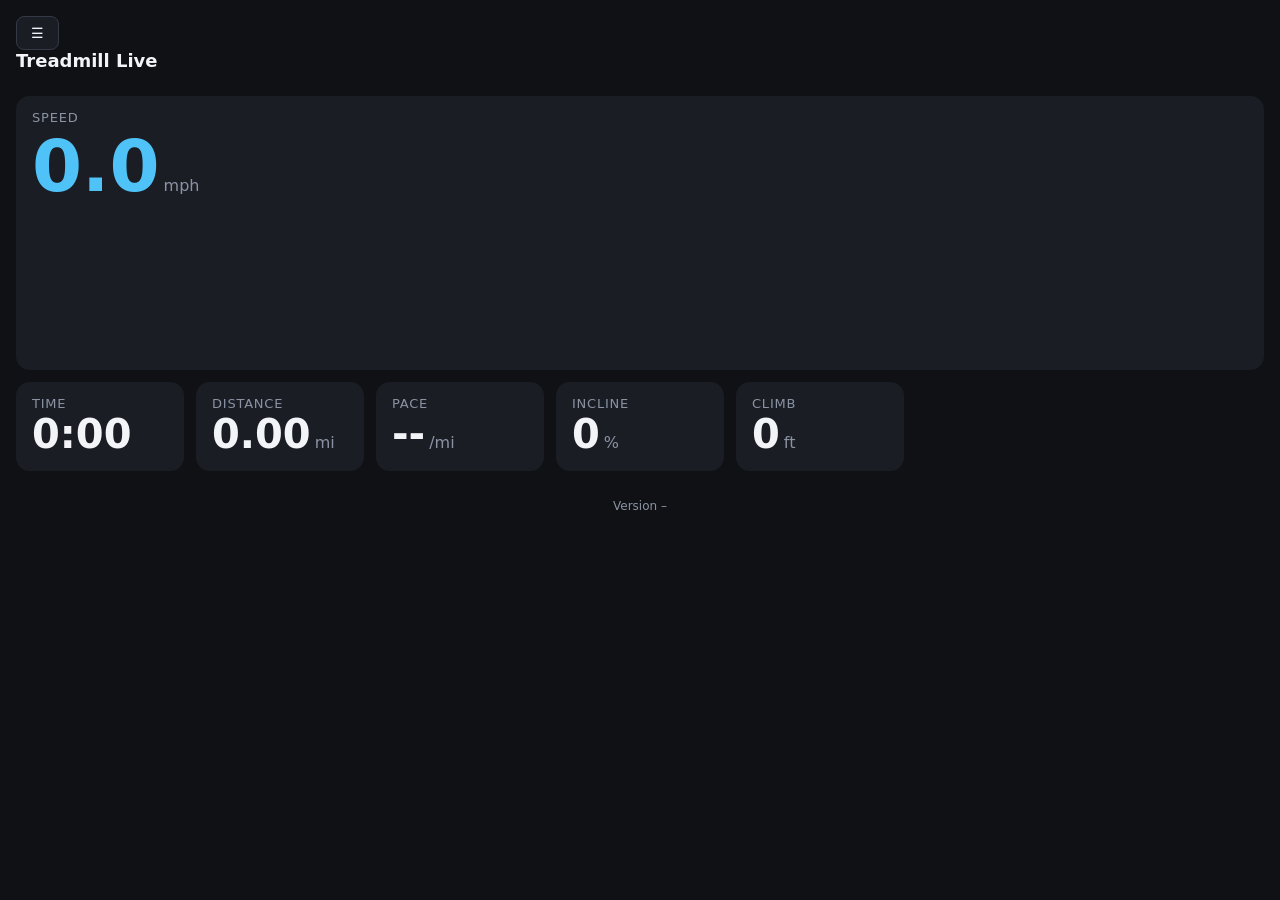
==== web/index.html @ 0233f271 "Hamburger menu, users with calorie profiles, APK served from the image - Shared slide-out menu on ev" ====
<!doctype html>
<html lang="en">
<head>
<meta charset="utf-8">
<meta name="viewport" content="width=device-width, initial-scale=1">
<meta name="theme-color" content="#0f1115">
<meta name="mobile-web-app-capable" content="yes">
<link rel="manifest" href="/manifest.webmanifest">
<link rel="icon" href="/favicon.ico" sizes="48x48">
<link rel="icon" href="/icon-192.png" type="image/png" sizes="192x192">
<link rel="apple-touch-icon" href="/apple-touch-icon.png">
<title>Treadmill Live</title>
<style>
  :root {
    --bg: #0f1115; --card: #1a1d24; --text: #f2f4f8; --muted: #8b93a3;
    --accent: #4fc3f7; --ok: #66bb6a; --bad: #ef5350; --hr: #ff7070;
  }
  * { box-sizing: border-box; }
  body {
    margin: 0; padding: 16px; background: var(--bg); color: var(--text);
    font-family: system-ui, -apple-system, "Segoe UI", Roboto, sans-serif;
  }
  h1 { font-size: 18px; margin: 0; font-weight: 600; }
  .grid { display: grid; grid-template-columns: repeat(auto-fit, minmax(150px, 1fr)); gap: 12px; }
  .card { background: var(--card); border-radius: 14px; padding: 14px 16px; }
  .card.big { grid-column: 1 / -1; }
  .label { font-size: 13px; color: var(--muted); text-transform: uppercase; letter-spacing: .06em; }
  .value { font-size: 40px; font-weight: 700; font-variant-numeric: tabular-nums; line-height: 1.15; }
  .big .value { font-size: 72px; color: var(--accent); }
  .unit { font-size: 16px; color: var(--muted); font-weight: 500; margin-left: 4px; }
  .hr .value { color: var(--hr); }
  canvas { width: 100%; height: 140px; display: block; margin-top: 8px; }
  .version { margin-top: 12px; font-size: 12px; color: var(--muted); text-align: center; }
  .version a { color: inherit; }
  footer { margin-top: 16px; display: flex; justify-content: space-between; align-items: center; gap: 12px; font-size: 12px; color: var(--muted); }
  button { background: var(--card); color: var(--text); border: 1px solid #333a46; border-radius: 8px; padding: 8px 14px; font-size: 14px; }
  code { word-break: break-all; }
  .runbar { margin: -4px 0 12px; font-size: 14px; color: var(--muted); min-height: 1.2em; }
  [hidden] { display: none !important; }
</style>
<link rel="stylesheet" href="/menu.css">
</head>
<body>
<header class="topbar">
  <button class="menu-btn" id="menuBtn" aria-label="Menu">☰</button>
  <div class="title">
    <h1>Treadmill Live</h1>
    <div class="runner" id="runner"></div>
  </div>
  <span class="light" id="dot" title="Treadmill not connected"></span>
</header>

<div class="runbar" id="runbar"></div>

<div class="grid">
  <div class="card big">
    <div class="label">Speed</div>
    <div class="value"><span id="speed">0.0</span><span class="unit" id="speedUnit">mph</span></div>
    <canvas id="chart"></canvas>
  </div>
  <div class="card"><div class="label">Time</div><div class="value" id="time">0:00</div></div>
  <div class="card"><div class="label">Distance</div><div class="value"><span id="distance">0.00</span><span class="unit" id="distUnit">mi</span></div></div>
  <div class="card"><div class="label">Pace</div><div class="value"><span id="pace">--</span><span class="unit" id="paceUnit">/mi</span></div></div>
  <div class="card"><div class="label">Incline</div><div class="value"><span id="incline">0</span><span class="unit">%</span></div></div>
  <div class="card hr" id="hrCard" hidden><div class="label">Heart rate</div><div class="value"><span id="hr">--</span><span class="unit">bpm</span></div></div>
  <div class="card" id="calCard" hidden><div class="label">Calories</div><div class="value"><span id="cal">0</span><span class="unit">kcal</span></div></div>
  <div class="card"><div class="label">Climb</div><div class="value"><span id="elev">0</span><span class="unit">ft</span></div></div>
</div>

<footer>
  <span></span>
  <button id="endRun" hidden>End run</button>
</footer>
<div class="version" id="version">Version –</div>

<script>
const $ = (id) => document.getElementById(id);
const history = [];
const MAX_POINTS = 600; // 10 minutes at 1 Hz

function fmtTime(s) {
  const h = Math.floor(s / 3600), m = Math.floor((s % 3600) / 60), sec = s % 60;
  const mm = h ? String(m).padStart(2, "0") : m;
  return (h ? h + ":" : "") + mm + ":" + String(sec).padStart(2, "0");
}
function fmtPace(min) {
  if (!min || min > 99) return "--";
  const m = Math.floor(min), s = Math.round((min - m) * 60);
  return s === 60 ? (m + 1) + ":00" : m + ":" + String(s).padStart(2, "0");
}

function draw() {
  const c = $("chart"), dpr = window.devicePixelRatio || 1;
  const w = c.clientWidth, h = c.clientHeight;
  c.width = w * dpr; c.height = h * dpr;
  const ctx = c.getContext("2d");
  ctx.scale(dpr, dpr);
  ctx.clearRect(0, 0, w, h);
  if (history.length < 2) return;
  const max = Math.max(4, ...history) * 1.1;
  ctx.strokeStyle = "#2a2f3a"; ctx.lineWidth = 1;
  ctx.fillStyle = "#8b93a3"; ctx.font = "11px system-ui";
  for (let v = 0; v <= max; v += max > 8 ? 2 : 1) {
    const y = h - (v / max) * h;
    ctx.beginPath(); ctx.moveTo(0, y); ctx.lineTo(w, y); ctx.stroke();
    ctx.fillText(v, 2, y - 2);
  }
  ctx.beginPath();
  history.forEach((v, i) => {
    const x = (i / (MAX_POINTS - 1)) * w, y = h - (v / max) * h;
    i ? ctx.lineTo(x, y) : ctx.moveTo(x, y);
  });
  ctx.strokeStyle = "#4fc3f7"; ctx.lineWidth = 2; ctx.stroke();
}

let wasActive = null;
function render(d) {
  if (d.run_active && wasActive === false) history.length = 0;  // new run: fresh chart
  wasActive = d.run_active;
  $("dot").classList.toggle("on", d.connected);
  $("dot").title = d.connected ? "Treadmill connected" : "Treadmill not connected";
  $("runner").textContent = d.user ? d.user.name : (d.history ? "Who's running? Tap to choose" : "");
  $("speed").textContent = d.speed.toFixed(1);
  $("speedUnit").textContent = d.speed_unit;
  $("distance").textContent = d.distance.toFixed(2);
  $("distUnit").textContent = d.distance_unit;
  $("pace").textContent = fmtPace(d.pace_min);
  $("paceUnit").textContent = d.pace_unit;
  $("incline").textContent = d.incline;
  $("hrCard").hidden = !d.hr_seen;
  $("calCard").hidden = d.calories == null;
  if (d.calories != null) $("cal").textContent = d.calories;
  $("hr").textContent = d.heart_rate || "--";
  $("endRun").hidden = !d.run_active;
  $("runbar").textContent = runStatus(d);
  $("elev").textContent = Math.round(d.elevation_ft);
  $("time").textContent = fmtTime(d.moving_seconds);
  renderVersion(d);
  history.push(d.speed);
  if (history.length > MAX_POINTS) history.shift();
  draw();
}

function runStatus(d) {
  if (d.run_active) {
    if (d.idle_left != null) return "Paused – run ends in " + fmtTime(d.idle_left) + " unless the belt starts";
    return "Run in progress";
  }
  if (d.last_saved === true) return d.history ? "Run saved – see Runs" : "Run ended";
  if (d.last_saved === false) return "Run was under 30 seconds and wasn't saved";
  return "Start the belt to begin a run";
}

let shownVersion = null;
function renderVersion(d) {
  const key = d.version + "|" + d.built;
  if (key === shownVersion) return;
  shownVersion = key;
  const el = $("version");
  el.textContent = "Version ";
  if (d.version && d.version !== "dev") {
    const a = document.createElement("a");
    a.href = "https://github.com/simpat1zq/echelon-monitor/commit/" + d.version;
    a.textContent = d.version.slice(0, 7);
    el.appendChild(a);
  } else {
    el.append(d.version || "unknown");
  }
  if (d.built) el.append(" · built " + d.built);
}

function connect() {
  const ws = new WebSocket((location.protocol === "https:" ? "wss://" : "ws://") + location.host + "/ws");
  ws.onmessage = (e) => render(JSON.parse(e.data));
  ws.onclose = () => {
    $("dot").classList.remove("on");
    $("dot").title = "Server offline – retrying…";
    setTimeout(connect, 2000);
  };
}

$("endRun").onclick = async () => {
  if (!confirm("End and save this run?")) return;
  await fetch("/api/end", { method: "POST" });
};
window.addEventListener("resize", draw);

// Keep the screen on while the dashboard is open.
let wakeLock = null;
async function keepAwake() {
  try {
    if ("wakeLock" in navigator && document.visibilityState === "visible" && !wakeLock) {
      wakeLock = await navigator.wakeLock.request("screen");
      wakeLock.addEventListener("release", () => (wakeLock = null));
    }
  } catch (e) { /* not supported or not allowed */ }
}
document.addEventListener("visibilitychange", keepAwake);
keepAwake();

$("runner").onclick = () => window.TreadmillMenu && window.TreadmillMenu.open();

if ("serviceWorker" in navigator) navigator.serviceWorker.register("/sw.js").catch(() => {});
connect();
</script>
<script src="/menu.js"></script>
</body>
</html>
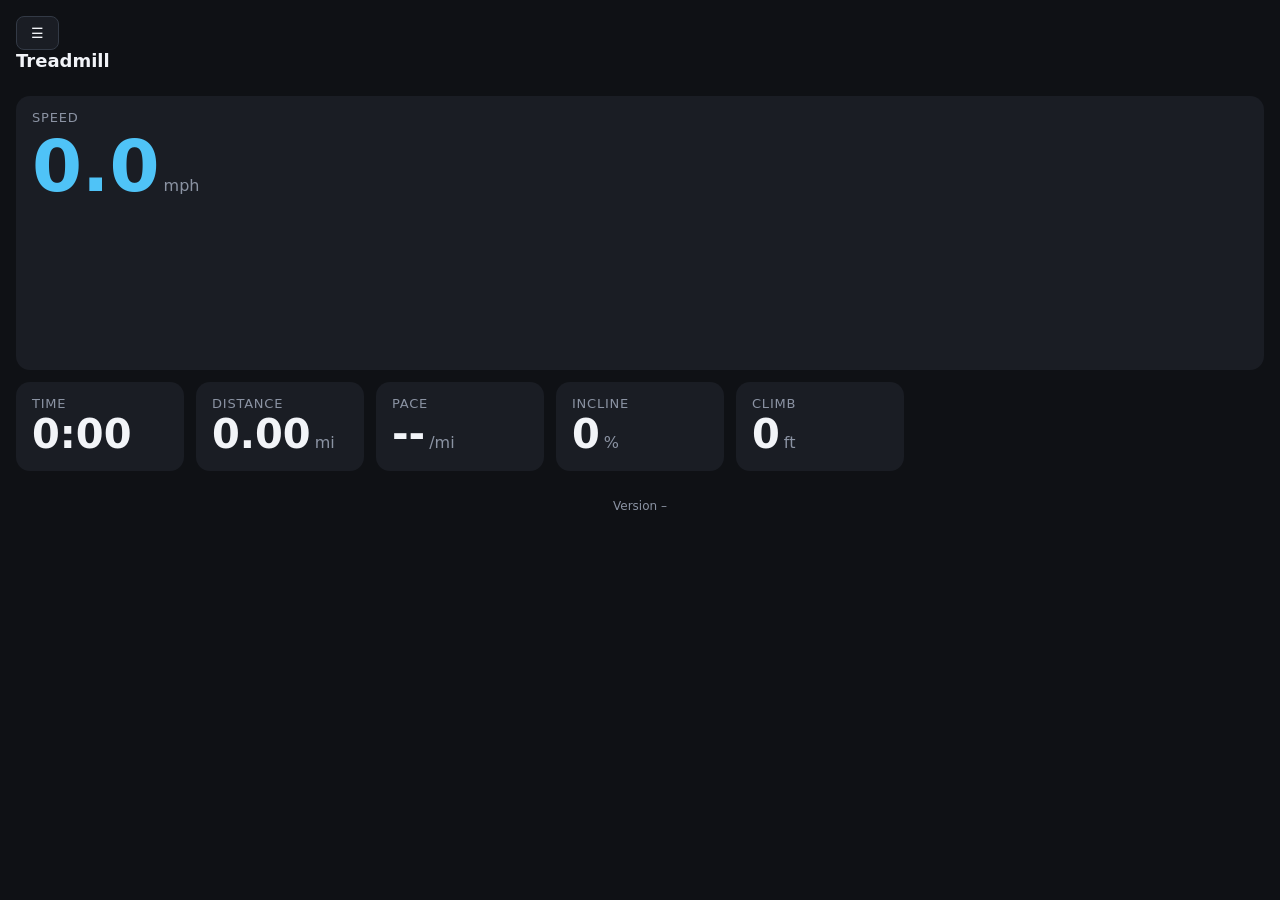
==== commit 860f0043: "Resizable overlay, overlay button in the header, wake on motion - Overlay: long-press then drag (or " ====
--- a/web/index.html
+++ b/web/index.html
@@ -44,9 +44,10 @@
 <header class="topbar">
   <button class="menu-btn" id="menuBtn" aria-label="Menu">☰</button>
   <div class="title">
-    <h1>Treadmill Live</h1>
+    <h1>Treadmill</h1>
     <div class="runner" id="runner"></div>
   </div>
+  <button class="pill" id="overlayBtn" hidden>Overlay</button>
   <span class="light" id="dot" title="Treadmill not connected"></span>
 </header>
 
@@ -185,19 +186,6 @@
 };
 window.addEventListener("resize", draw);
 
-// Keep the screen on while the dashboard is open.
-let wakeLock = null;
-async function keepAwake() {
-  try {
-    if ("wakeLock" in navigator && document.visibilityState === "visible" && !wakeLock) {
-      wakeLock = await navigator.wakeLock.request("screen");
-      wakeLock.addEventListener("release", () => (wakeLock = null));
-    }
-  } catch (e) { /* not supported or not allowed */ }
-}
-document.addEventListener("visibilitychange", keepAwake);
-keepAwake();
-
 $("runner").onclick = () => window.TreadmillMenu && window.TreadmillMenu.open();
 
 if ("serviceWorker" in navigator) navigator.serviceWorker.register("/sw.js").catch(() => {});
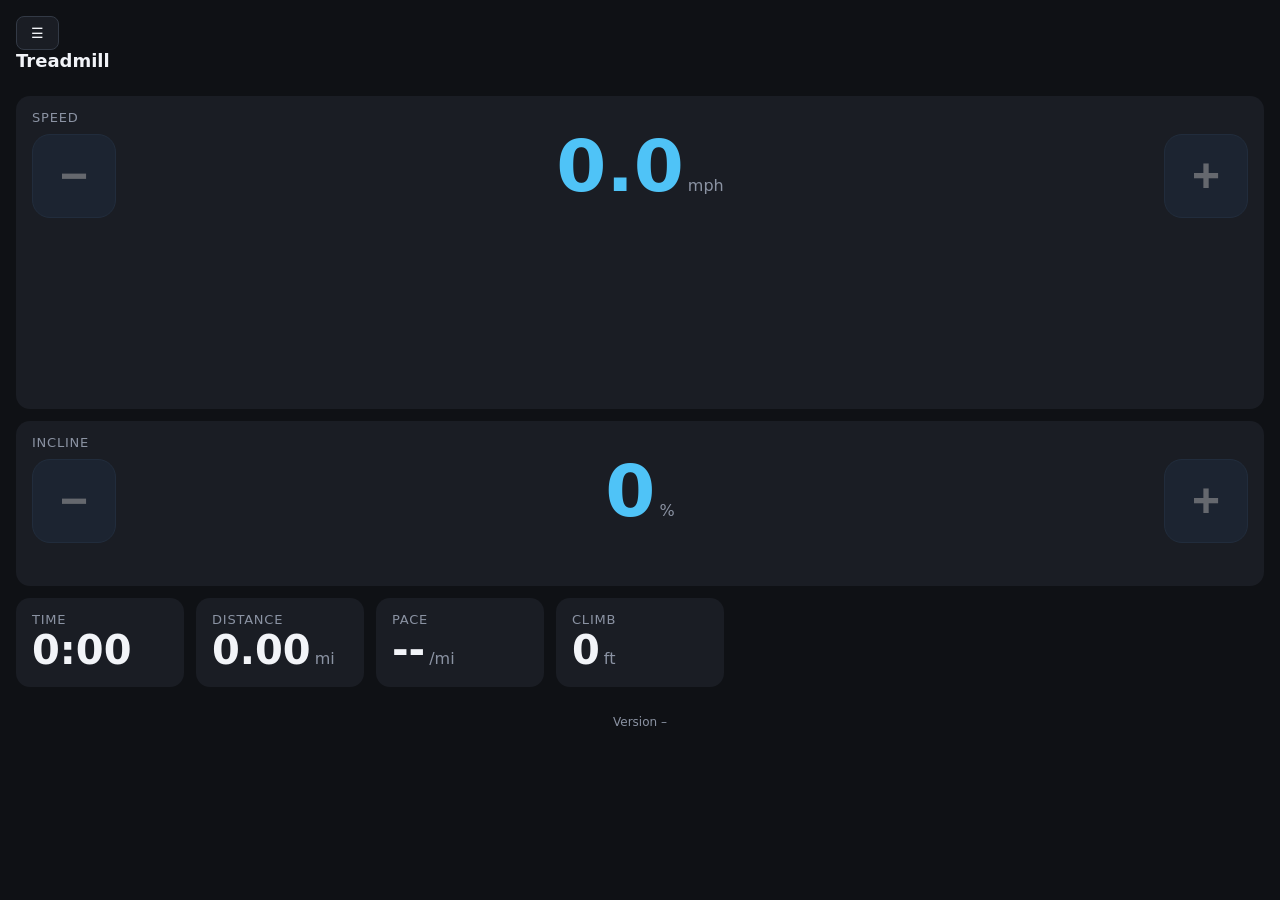
==== commit dee46d78: "Speed/incline buttons, target speed, Wi-Fi watchdog, slower motion check - Live page: large -/+ butt" ====
--- a/web/index.html
+++ b/web/index.html
@@ -35,6 +35,17 @@
   footer { margin-top: 16px; display: flex; justify-content: space-between; align-items: center; gap: 12px; font-size: 12px; color: var(--muted); }
   button { background: var(--card); color: var(--text); border: 1px solid #333a46; border-radius: 8px; padding: 8px 14px; font-size: 14px; }
   code { word-break: break-all; }
+  /* Speed/incline controls: big targets so they're easy to hit while running. */
+  .ctl { display: flex; align-items: center; gap: 12px; }
+  .ctl .readout { flex: 1; text-align: center; min-width: 0; }
+  .step { flex: none; width: 84px; height: 84px; border-radius: 18px; padding: 0;
+          font-size: 48px; font-weight: 600; line-height: 1; background: #22324a; border: 1px solid #2f4a6a;
+          color: var(--text); touch-action: none; user-select: none; -webkit-user-select: none;
+          -webkit-touch-callout: none; cursor: pointer; }
+  .step:active, .step.held { background: #2f4a6a; }
+  .step:disabled { opacity: .35; }
+  .target { font-size: 15px; color: var(--muted); min-height: 1.3em; font-variant-numeric: tabular-nums; }
+  .ctl-note { font-size: 13px; color: var(--muted); text-align: center; min-height: 1.2em; margin-top: 4px; }
   .runbar { margin: -4px 0 12px; font-size: 14px; color: var(--muted); min-height: 1.2em; }
   [hidden] { display: none !important; }
 </style>
@@ -56,13 +67,32 @@
 <div class="grid">
   <div class="card big">
     <div class="label">Speed</div>
-    <div class="value"><span id="speed">0.0</span><span class="unit" id="speedUnit">mph</span></div>
+    <div class="ctl">
+      <button class="step" id="speedDown" aria-label="Slower" disabled>−</button>
+      <div class="readout">
+        <div class="value"><span id="speed">0.0</span><span class="unit" id="speedUnit">mph</span></div>
+        <div class="target" id="speedTarget"></div>
+      </div>
+      <button class="step" id="speedUp" aria-label="Faster" disabled>+</button>
+    </div>
+    <div class="ctl-note" id="speedNote"></div>
     <canvas id="chart"></canvas>
+  </div>
+  <div class="card big">
+    <div class="label">Incline</div>
+    <div class="ctl">
+      <button class="step" id="inclineDown" aria-label="Lower incline" disabled>−</button>
+      <div class="readout">
+        <div class="value"><span id="incline">0</span><span class="unit">%</span></div>
+        <div class="target" id="inclineTarget"></div>
+      </div>
+      <button class="step" id="inclineUp" aria-label="Raise incline" disabled>+</button>
+    </div>
+    <div class="ctl-note" id="inclineNote"></div>
   </div>
   <div class="card"><div class="label">Time</div><div class="value" id="time">0:00</div></div>
   <div class="card"><div class="label">Distance</div><div class="value"><span id="distance">0.00</span><span class="unit" id="distUnit">mi</span></div></div>
   <div class="card"><div class="label">Pace</div><div class="value"><span id="pace">--</span><span class="unit" id="paceUnit">/mi</span></div></div>
-  <div class="card"><div class="label">Incline</div><div class="value"><span id="incline">0</span><span class="unit">%</span></div></div>
   <div class="card hr" id="hrCard" hidden><div class="label">Heart rate</div><div class="value"><span id="hr">--</span><span class="unit">bpm</span></div></div>
   <div class="card" id="calCard" hidden><div class="label">Calories</div><div class="value"><span id="cal">0</span><span class="unit">kcal</span></div></div>
   <div class="card"><div class="label">Climb</div><div class="value"><span id="elev">0</span><span class="unit">ft</span></div></div>
@@ -128,6 +158,7 @@
   $("pace").textContent = fmtPace(d.pace_min);
   $("paceUnit").textContent = d.pace_unit;
   $("incline").textContent = d.incline;
+  renderControls(d);
   $("hrCard").hidden = !d.hr_seen;
   $("calCard").hidden = d.calories == null;
   if (d.calories != null) $("cal").textContent = d.calories;
@@ -141,6 +172,85 @@
   if (history.length > MAX_POINTS) history.shift();
   draw();
 }
+
+// --- speed / incline buttons ----------------------------------------------
+// A tap changes by one step; holding repeats (speed 0.1 every 100 ms = 1 per
+// second, incline 1 per second). Requests go out at most every 250 ms.
+const controls = {
+  speed: { step: 0.1, delay: 500, every: 100, digits: 1 },
+  incline: { step: 1, delay: 1000, every: 1000, digits: 0 },
+};
+let last = null;
+
+// Right after a press, use what was asked for even before the server echoes it.
+const recent = (c) => c.target != null && (c.timer || Date.now() - c.pressedAt < 1500);
+
+function renderControls(d) {
+  last = d;
+  const moving = d.connected && d.speed > 0;
+  $("speedUp").disabled = $("speedDown").disabled = !moving;
+  $("inclineUp").disabled = $("inclineDown").disabled = !d.connected;
+  $("speedNote").textContent = controls.speed.error || (d.connected && !moving ? "Start the belt on the treadmill to change speed" : "");
+  $("inclineNote").textContent = controls.incline.error || "";
+  for (const [key, c] of Object.entries(controls)) {
+    const target = recent(c) ? c.target : d["target_" + key];
+    const shown = target != null && Math.abs(target - d[key]) >= 0.05;
+    $(key + "Target").textContent = shown
+      ? "→ " + target.toFixed(c.digits) + (key === "speed" ? " " + d.speed_unit : "%") : "";
+  }
+}
+
+function bump(key, dir) {
+  const c = controls[key];
+  const base = recent(c) ? c.target : (last["target_" + key] != null ? last["target_" + key] : last[key]);
+  const lo = key === "speed" ? last.speed_min : 0, hi = key === "speed" ? last.speed_max : last.incline_max;
+  const next = Math.min(hi, Math.max(lo, Math.round((base + dir * c.step) / c.step) * c.step));
+  c.target = +next.toFixed(c.digits);
+  c.pressedAt = Date.now();
+  send(key);
+  renderControls(last);
+}
+
+function send(key) {
+  const c = controls[key];
+  const wait = 250 - (Date.now() - (c.sentAt || 0));
+  if (wait > 0) {
+    if (!c.pending) c.pending = setTimeout(() => { c.pending = null; send(key); }, wait);
+    return;
+  }
+  c.sentAt = Date.now();
+  fetch("/api/control", {
+    method: "POST", headers: { "Content-Type": "application/json" },
+    body: JSON.stringify({ [key]: c.target }),
+  }).then((r) => r.json()).then((res) => {
+    c.error = res.ok ? null : res.error;
+    if (!res.ok) setTimeout(() => { c.error = null; }, 4000);
+    if (!res.ok) c.target = null;
+    if (last) renderControls(last);
+  }).catch(() => { c.error = "Couldn't reach the server"; });
+}
+
+function holdable(btn, key, dir) {
+  const c = controls[key];
+  const stop = () => {
+    clearTimeout(c.timer); clearInterval(c.timer); c.timer = null;
+    btn.classList.remove("held");
+  };
+  btn.addEventListener("pointerdown", (e) => {
+    if (btn.disabled || !last) return;
+    e.preventDefault();
+    btn.setPointerCapture(e.pointerId);
+    btn.classList.add("held");
+    bump(key, dir);
+    c.timer = setTimeout(() => { c.timer = setInterval(() => bump(key, dir), c.every); }, c.delay);
+  });
+  for (const ev of ["pointerup", "pointercancel", "lostpointercapture"]) btn.addEventListener(ev, stop);
+  btn.addEventListener("contextmenu", (e) => e.preventDefault());
+}
+holdable($("speedUp"), "speed", 1);
+holdable($("speedDown"), "speed", -1);
+holdable($("inclineUp"), "incline", 1);
+holdable($("inclineDown"), "incline", -1);
 
 function runStatus(d) {
   if (d.run_active) {
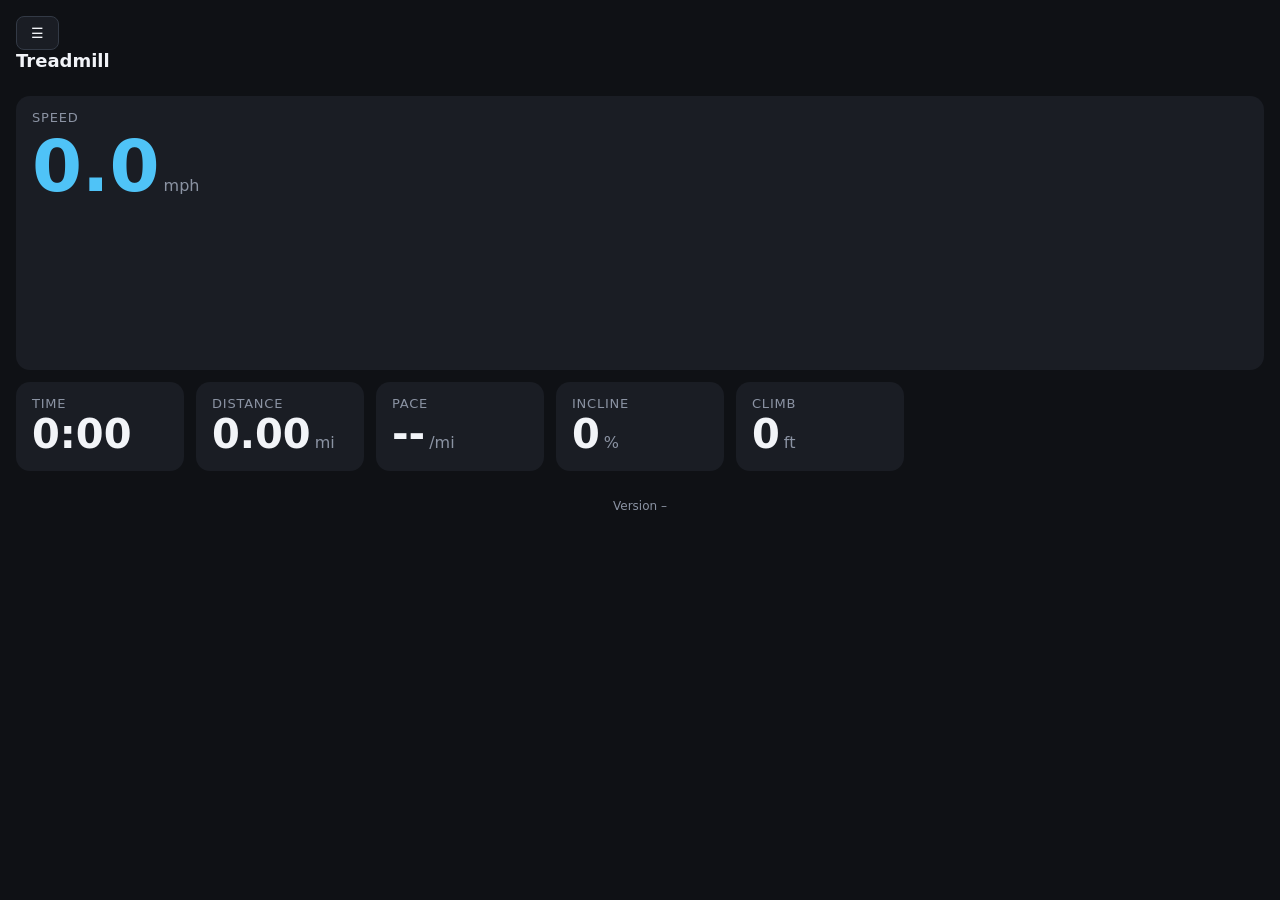
==== commit e4a5f1b6: "Drop speed/incline controls; app opens on run start; overlay hides while app is up - The Stride-4s i" ====
--- a/web/index.html
+++ b/web/index.html
@@ -35,17 +35,6 @@
   footer { margin-top: 16px; display: flex; justify-content: space-between; align-items: center; gap: 12px; font-size: 12px; color: var(--muted); }
   button { background: var(--card); color: var(--text); border: 1px solid #333a46; border-radius: 8px; padding: 8px 14px; font-size: 14px; }
   code { word-break: break-all; }
-  /* Speed/incline controls: big targets so they're easy to hit while running. */
-  .ctl { display: flex; align-items: center; gap: 12px; }
-  .ctl .readout { flex: 1; text-align: center; min-width: 0; }
-  .step { flex: none; width: 84px; height: 84px; border-radius: 18px; padding: 0;
-          font-size: 48px; font-weight: 600; line-height: 1; background: #22324a; border: 1px solid #2f4a6a;
-          color: var(--text); touch-action: none; user-select: none; -webkit-user-select: none;
-          -webkit-touch-callout: none; cursor: pointer; }
-  .step:active, .step.held { background: #2f4a6a; }
-  .step:disabled { opacity: .35; }
-  .target { font-size: 15px; color: var(--muted); min-height: 1.3em; font-variant-numeric: tabular-nums; }
-  .ctl-note { font-size: 13px; color: var(--muted); text-align: center; min-height: 1.2em; margin-top: 4px; }
   .runbar { margin: -4px 0 12px; font-size: 14px; color: var(--muted); min-height: 1.2em; }
   [hidden] { display: none !important; }
 </style>
@@ -67,32 +56,13 @@
 <div class="grid">
   <div class="card big">
     <div class="label">Speed</div>
-    <div class="ctl">
-      <button class="step" id="speedDown" aria-label="Slower" disabled>−</button>
-      <div class="readout">
-        <div class="value"><span id="speed">0.0</span><span class="unit" id="speedUnit">mph</span></div>
-        <div class="target" id="speedTarget"></div>
-      </div>
-      <button class="step" id="speedUp" aria-label="Faster" disabled>+</button>
-    </div>
-    <div class="ctl-note" id="speedNote"></div>
+    <div class="value"><span id="speed">0.0</span><span class="unit" id="speedUnit">mph</span></div>
     <canvas id="chart"></canvas>
-  </div>
-  <div class="card big">
-    <div class="label">Incline</div>
-    <div class="ctl">
-      <button class="step" id="inclineDown" aria-label="Lower incline" disabled>−</button>
-      <div class="readout">
-        <div class="value"><span id="incline">0</span><span class="unit">%</span></div>
-        <div class="target" id="inclineTarget"></div>
-      </div>
-      <button class="step" id="inclineUp" aria-label="Raise incline" disabled>+</button>
-    </div>
-    <div class="ctl-note" id="inclineNote"></div>
   </div>
   <div class="card"><div class="label">Time</div><div class="value" id="time">0:00</div></div>
   <div class="card"><div class="label">Distance</div><div class="value"><span id="distance">0.00</span><span class="unit" id="distUnit">mi</span></div></div>
   <div class="card"><div class="label">Pace</div><div class="value"><span id="pace">--</span><span class="unit" id="paceUnit">/mi</span></div></div>
+  <div class="card"><div class="label">Incline</div><div class="value"><span id="incline">0</span><span class="unit">%</span></div></div>
   <div class="card hr" id="hrCard" hidden><div class="label">Heart rate</div><div class="value"><span id="hr">--</span><span class="unit">bpm</span></div></div>
   <div class="card" id="calCard" hidden><div class="label">Calories</div><div class="value"><span id="cal">0</span><span class="unit">kcal</span></div></div>
   <div class="card"><div class="label">Climb</div><div class="value"><span id="elev">0</span><span class="unit">ft</span></div></div>
@@ -158,7 +128,6 @@
   $("pace").textContent = fmtPace(d.pace_min);
   $("paceUnit").textContent = d.pace_unit;
   $("incline").textContent = d.incline;
-  renderControls(d);
   $("hrCard").hidden = !d.hr_seen;
   $("calCard").hidden = d.calories == null;
   if (d.calories != null) $("cal").textContent = d.calories;
@@ -172,85 +141,6 @@
   if (history.length > MAX_POINTS) history.shift();
   draw();
 }
-
-// --- speed / incline buttons ----------------------------------------------
-// A tap changes by one step; holding repeats (speed 0.1 every 100 ms = 1 per
-// second, incline 1 per second). Requests go out at most every 250 ms.
-const controls = {
-  speed: { step: 0.1, delay: 500, every: 100, digits: 1 },
-  incline: { step: 1, delay: 1000, every: 1000, digits: 0 },
-};
-let last = null;
-
-// Right after a press, use what was asked for even before the server echoes it.
-const recent = (c) => c.target != null && (c.timer || Date.now() - c.pressedAt < 1500);
-
-function renderControls(d) {
-  last = d;
-  const moving = d.connected && d.speed > 0;
-  $("speedUp").disabled = $("speedDown").disabled = !moving;
-  $("inclineUp").disabled = $("inclineDown").disabled = !d.connected;
-  $("speedNote").textContent = controls.speed.error || (d.connected && !moving ? "Start the belt on the treadmill to change speed" : "");
-  $("inclineNote").textContent = controls.incline.error || "";
-  for (const [key, c] of Object.entries(controls)) {
-    const target = recent(c) ? c.target : d["target_" + key];
-    const shown = target != null && Math.abs(target - d[key]) >= 0.05;
-    $(key + "Target").textContent = shown
-      ? "→ " + target.toFixed(c.digits) + (key === "speed" ? " " + d.speed_unit : "%") : "";
-  }
-}
-
-function bump(key, dir) {
-  const c = controls[key];
-  const base = recent(c) ? c.target : (last["target_" + key] != null ? last["target_" + key] : last[key]);
-  const lo = key === "speed" ? last.speed_min : 0, hi = key === "speed" ? last.speed_max : last.incline_max;
-  const next = Math.min(hi, Math.max(lo, Math.round((base + dir * c.step) / c.step) * c.step));
-  c.target = +next.toFixed(c.digits);
-  c.pressedAt = Date.now();
-  send(key);
-  renderControls(last);
-}
-
-function send(key) {
-  const c = controls[key];
-  const wait = 250 - (Date.now() - (c.sentAt || 0));
-  if (wait > 0) {
-    if (!c.pending) c.pending = setTimeout(() => { c.pending = null; send(key); }, wait);
-    return;
-  }
-  c.sentAt = Date.now();
-  fetch("/api/control", {
-    method: "POST", headers: { "Content-Type": "application/json" },
-    body: JSON.stringify({ [key]: c.target }),
-  }).then((r) => r.json()).then((res) => {
-    c.error = res.ok ? null : res.error;
-    if (!res.ok) setTimeout(() => { c.error = null; }, 4000);
-    if (!res.ok) c.target = null;
-    if (last) renderControls(last);
-  }).catch(() => { c.error = "Couldn't reach the server"; });
-}
-
-function holdable(btn, key, dir) {
-  const c = controls[key];
-  const stop = () => {
-    clearTimeout(c.timer); clearInterval(c.timer); c.timer = null;
-    btn.classList.remove("held");
-  };
-  btn.addEventListener("pointerdown", (e) => {
-    if (btn.disabled || !last) return;
-    e.preventDefault();
-    btn.setPointerCapture(e.pointerId);
-    btn.classList.add("held");
-    bump(key, dir);
-    c.timer = setTimeout(() => { c.timer = setInterval(() => bump(key, dir), c.every); }, c.delay);
-  });
-  for (const ev of ["pointerup", "pointercancel", "lostpointercapture"]) btn.addEventListener(ev, stop);
-  btn.addEventListener("contextmenu", (e) => e.preventDefault());
-}
-holdable($("speedUp"), "speed", 1);
-holdable($("speedDown"), "speed", -1);
-holdable($("inclineUp"), "incline", 1);
-holdable($("inclineDown"), "incline", -1);
 
 function runStatus(d) {
   if (d.run_active) {
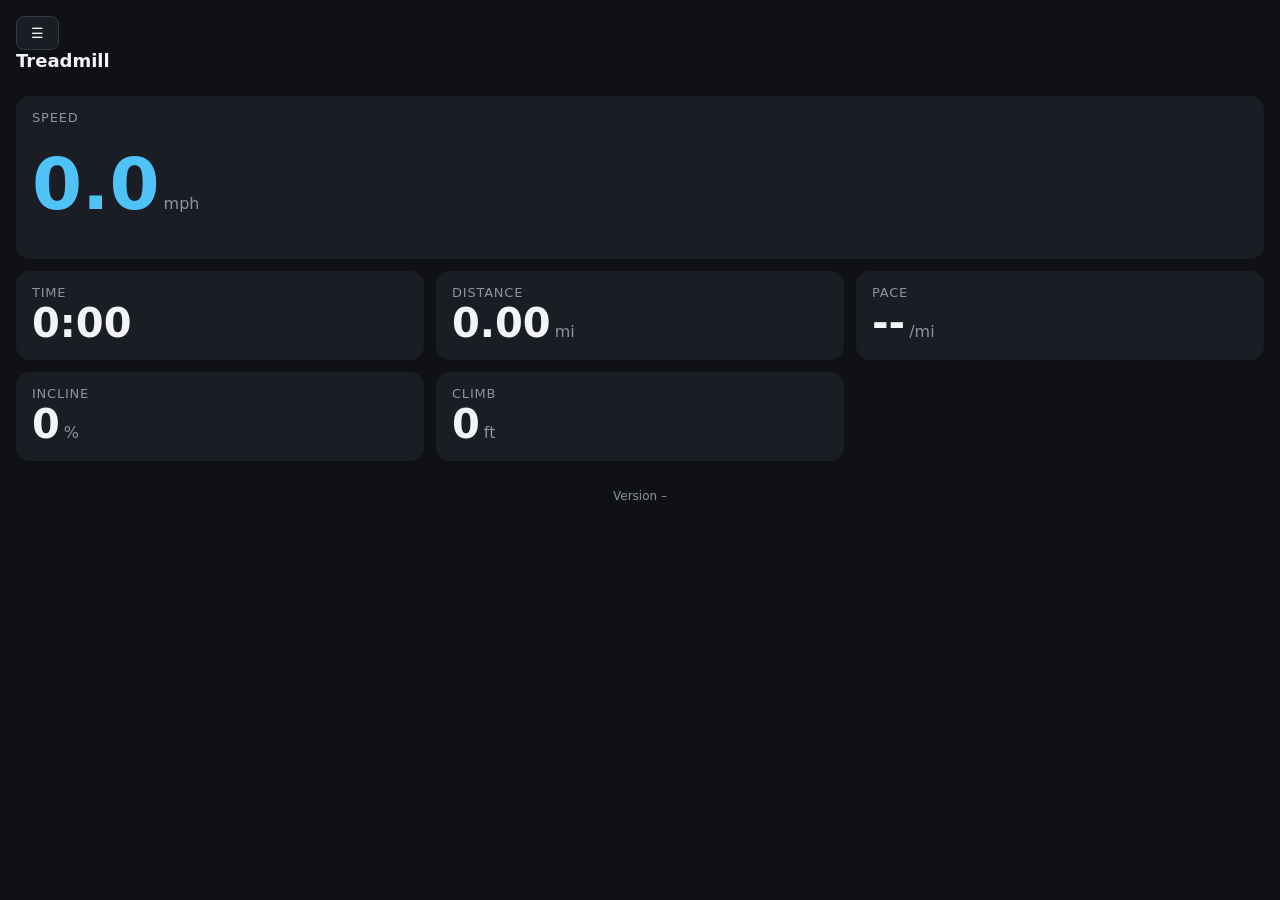
==== commit 90111502: "Live page: fit on one landscape screen On a landscape tablet, put the speed chart beside the speed a" ====
--- a/web/index.html
+++ b/web/index.html
@@ -29,6 +29,15 @@
   .big .value { font-size: 72px; color: var(--accent); }
   .unit { font-size: 16px; color: var(--muted); font-weight: 500; margin-left: 4px; }
   .hr .value { color: var(--hr); }
+  .stats { margin-top: 12px; }
+  /* Landscape tablet: chart beside the speed, stats in two even rows, so it all
+     fits on one screen. */
+  @media (orientation: landscape) and (min-width: 700px) {
+    .speedrow { display: flex; align-items: center; gap: 24px; }
+    .speedrow .value { flex: none; }
+    .speedrow canvas { flex: 1; min-width: 0; height: 120px; margin-top: 0; }
+    .stats { grid-template-columns: repeat(var(--cols, 3), 1fr); }
+  }
   canvas { width: 100%; height: 140px; display: block; margin-top: 8px; }
   .version { margin-top: 12px; font-size: 12px; color: var(--muted); text-align: center; }
   .version a { color: inherit; }
@@ -53,12 +62,14 @@
 
 <div class="runbar" id="runbar"></div>
 
-<div class="grid">
-  <div class="card big">
-    <div class="label">Speed</div>
+<div class="card big">
+  <div class="label">Speed</div>
+  <div class="speedrow">
     <div class="value"><span id="speed">0.0</span><span class="unit" id="speedUnit">mph</span></div>
     <canvas id="chart"></canvas>
   </div>
+</div>
+<div class="grid stats" id="stats">
   <div class="card"><div class="label">Time</div><div class="value" id="time">0:00</div></div>
   <div class="card"><div class="label">Distance</div><div class="value"><span id="distance">0.00</span><span class="unit" id="distUnit">mi</span></div></div>
   <div class="card"><div class="label">Pace</div><div class="value"><span id="pace">--</span><span class="unit" id="paceUnit">/mi</span></div></div>
@@ -130,6 +141,8 @@
   $("incline").textContent = d.incline;
   $("hrCard").hidden = !d.hr_seen;
   $("calCard").hidden = d.calories == null;
+  const shown = [...$("stats").children].filter((c) => !c.hidden).length;
+  $("stats").style.setProperty("--cols", Math.ceil(shown / 2));
   if (d.calories != null) $("cal").textContent = d.calories;
   $("hr").textContent = d.heart_rate || "--";
   $("endRun").hidden = !d.run_active;
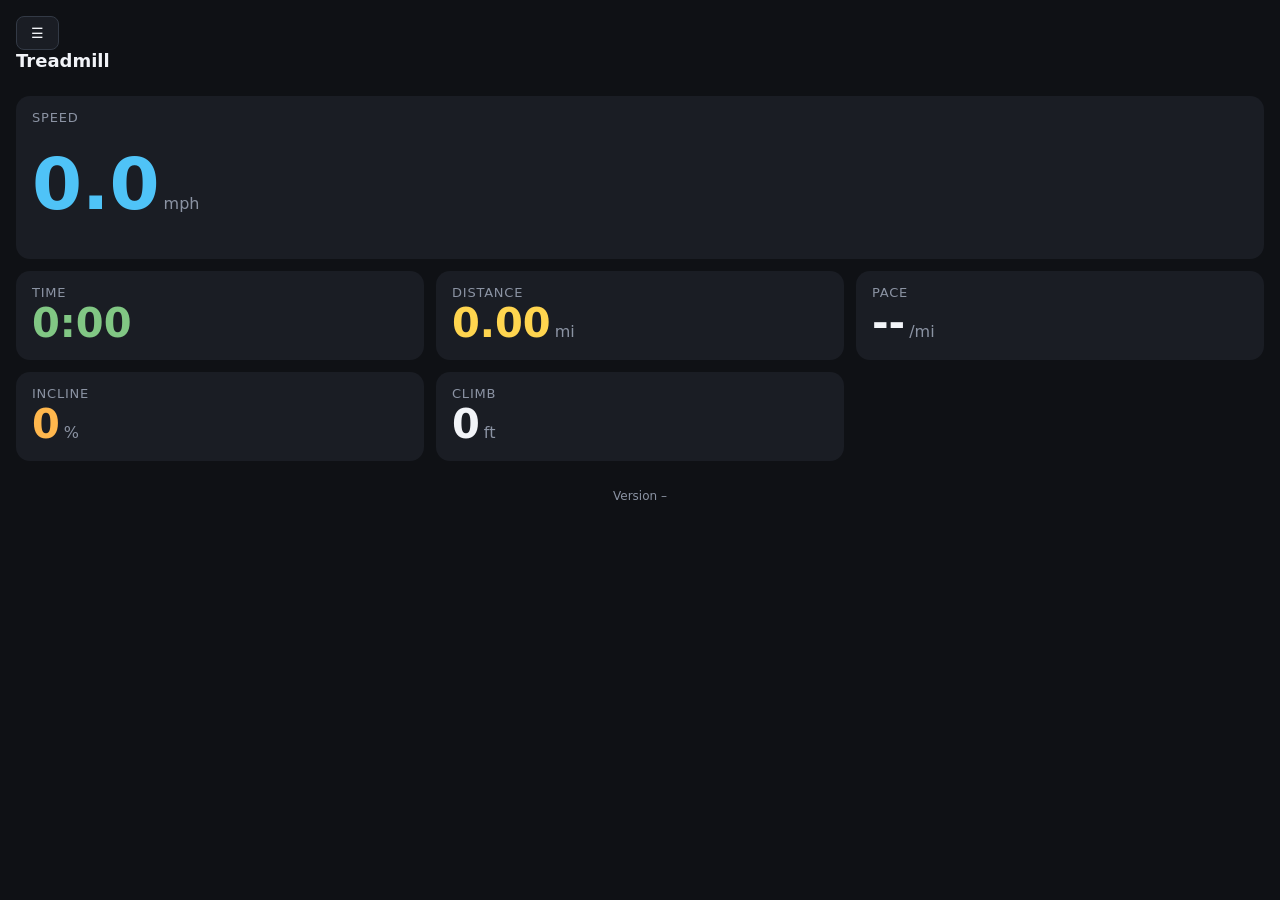
==== commit 117df0b8: "Screen on only around runs; camera only with the screen off; overlay colours, calories, incline - Ke" ====
--- a/web/index.html
+++ b/web/index.html
@@ -13,7 +13,9 @@
 <style>
   :root {
     --bg: #0f1115; --card: #1a1d24; --text: #f2f4f8; --muted: #8b93a3;
-    --accent: #4fc3f7; --ok: #66bb6a; --bad: #ef5350; --hr: #ff7070;
+    --accent: #4fc3f7; --ok: #66bb6a; --bad: #ef5350;
+    /* One colour per stat, shared with the Android overlay. No red: it's hard to focus on. */
+    --speed: #4fc3f7; --time: #81c784; --dist: #ffd54f; --cal: #ce93d8; --incline: #ffb74d; --hr: #80cbc4;
   }
   * { box-sizing: border-box; }
   body {
@@ -26,9 +28,13 @@
   .card.big { grid-column: 1 / -1; }
   .label { font-size: 13px; color: var(--muted); text-transform: uppercase; letter-spacing: .06em; }
   .value { font-size: 40px; font-weight: 700; font-variant-numeric: tabular-nums; line-height: 1.15; }
-  .big .value { font-size: 72px; color: var(--accent); }
+  .big .value { font-size: 72px; color: var(--speed); }
   .unit { font-size: 16px; color: var(--muted); font-weight: 500; margin-left: 4px; }
   .hr .value { color: var(--hr); }
+  .time .value { color: var(--time); }
+  .dist .value { color: var(--dist); }
+  .cal .value { color: var(--cal); }
+  .incline .value { color: var(--incline); }
   .stats { margin-top: 12px; }
   /* Landscape tablet: chart beside the speed, stats in two even rows, so it all
      fits on one screen. */
@@ -70,12 +76,12 @@
   </div>
 </div>
 <div class="grid stats" id="stats">
-  <div class="card"><div class="label">Time</div><div class="value" id="time">0:00</div></div>
-  <div class="card"><div class="label">Distance</div><div class="value"><span id="distance">0.00</span><span class="unit" id="distUnit">mi</span></div></div>
+  <div class="card time"><div class="label">Time</div><div class="value" id="time">0:00</div></div>
+  <div class="card dist"><div class="label">Distance</div><div class="value"><span id="distance">0.00</span><span class="unit" id="distUnit">mi</span></div></div>
   <div class="card"><div class="label">Pace</div><div class="value"><span id="pace">--</span><span class="unit" id="paceUnit">/mi</span></div></div>
-  <div class="card"><div class="label">Incline</div><div class="value"><span id="incline">0</span><span class="unit">%</span></div></div>
+  <div class="card incline"><div class="label">Incline</div><div class="value"><span id="incline">0</span><span class="unit">%</span></div></div>
   <div class="card hr" id="hrCard" hidden><div class="label">Heart rate</div><div class="value"><span id="hr">--</span><span class="unit">bpm</span></div></div>
-  <div class="card" id="calCard" hidden><div class="label">Calories</div><div class="value"><span id="cal">0</span><span class="unit">kcal</span></div></div>
+  <div class="card cal" id="calCard" hidden><div class="label">Calories</div><div class="value"><span id="cal">0</span><span class="unit">kcal</span></div></div>
   <div class="card"><div class="label">Climb</div><div class="value"><span id="elev">0</span><span class="unit">ft</span></div></div>
 </div>
 
